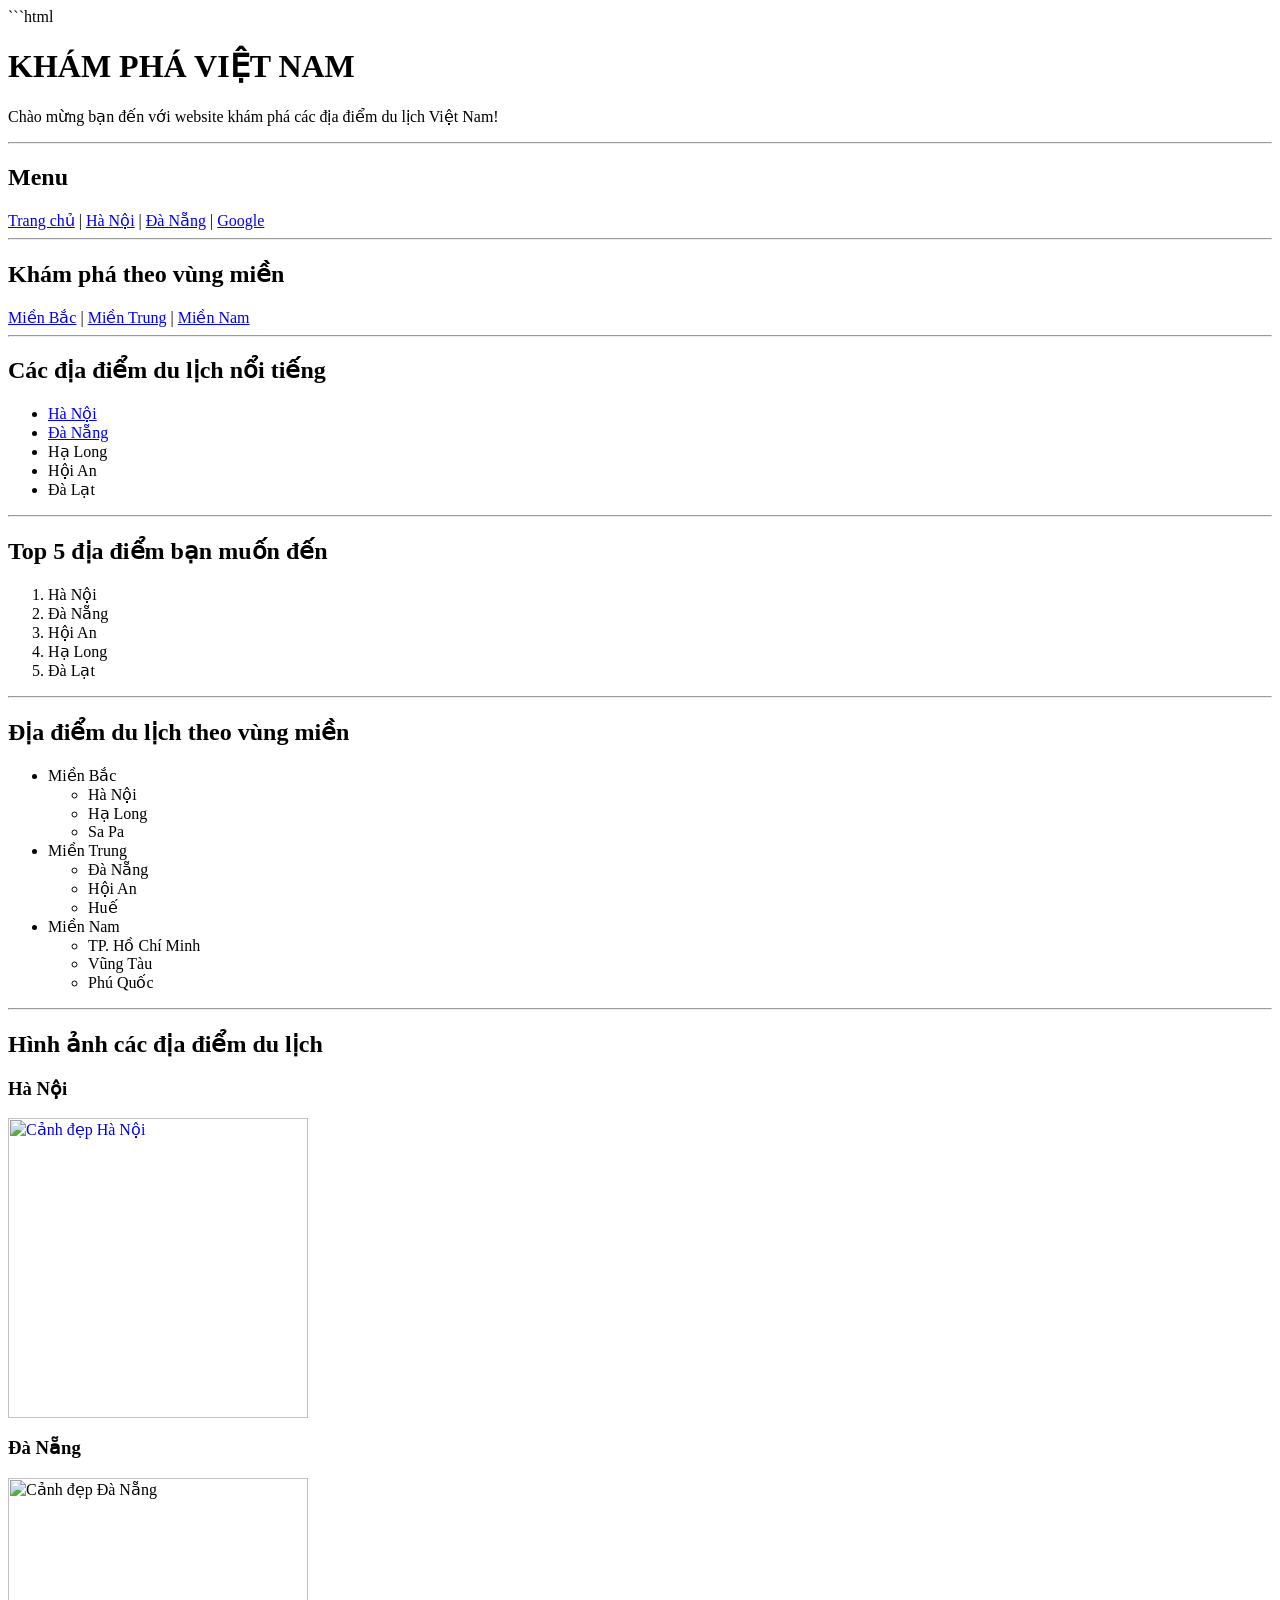
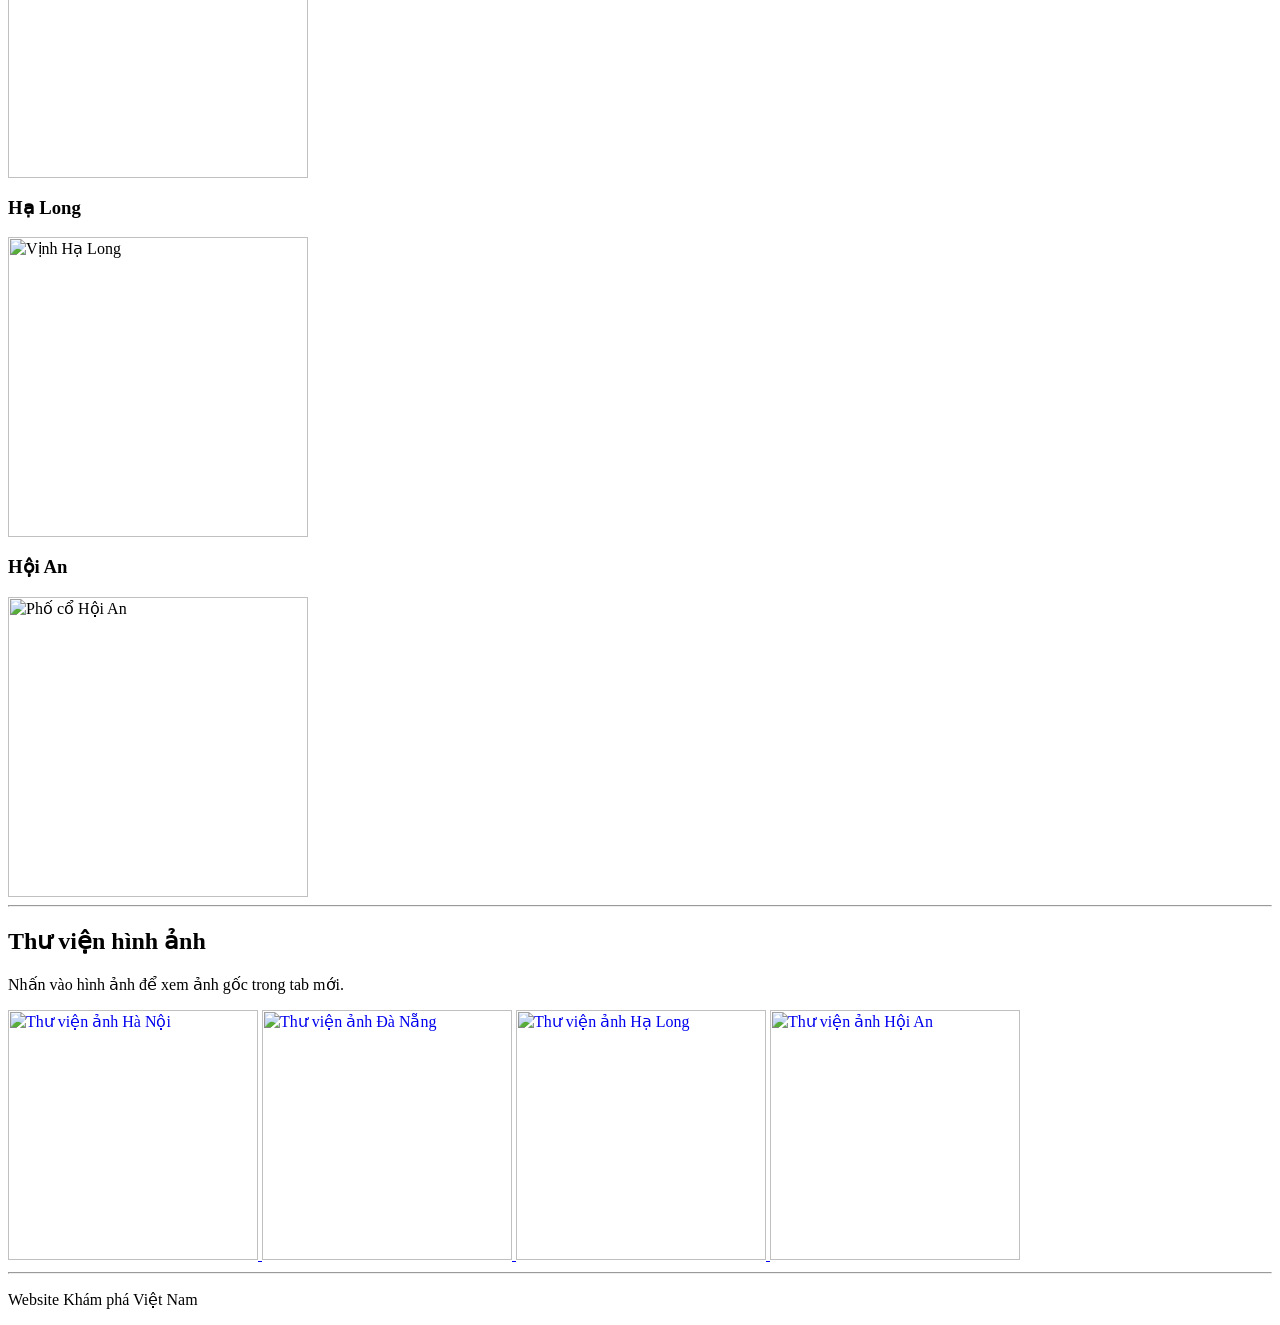
==== index.html @ 85bdb270 "first commit" ====
```html
<!DOCTYPE html>
<html lang="vi">

<head>
    <meta charset="UTF-8">
    <title>Khám phá Việt Nam</title>
</head>

<body>

    <h1>KHÁM PHÁ VIỆT NAM</h1>

    <p>Chào mừng bạn đến với website khám phá các địa điểm du lịch Việt Nam!</p>

    <hr>

    <!-- Menu điều hướng -->
    <h2>Menu</h2>

    <a href="index.html">Trang chủ</a> |
    <a href="hanoi.html">Hà Nội</a> |
    <a href="danang.html">Đà Nẵng</a> |
    <a href="https://www.google.com" target="_blank">Google</a>

    <hr>

    <!-- Liên kết đến các khu vực trong cùng trang -->
    <h2>Khám phá theo vùng miền</h2>

    <a href="#mien-bac">Miền Bắc</a> |
    <a href="#mien-trung">Miền Trung</a> |
    <a href="#mien-nam">Miền Nam</a>

    <hr>

    <!-- Danh sách không thứ tự -->
    <h2>Các địa điểm du lịch nổi tiếng</h2>

    <ul>
        <li><a href="hanoi.html">Hà Nội</a></li>
        <li><a href="danang.html">Đà Nẵng</a></li>
        <li>Hạ Long</li>
        <li>Hội An</li>
        <li>Đà Lạt</li>
    </ul>

    <hr>

    <!-- Danh sách có thứ tự -->
    <h2>Top 5 địa điểm bạn muốn đến</h2>

    <ol>
        <li>Hà Nội</li>
        <li>Đà Nẵng</li>
        <li>Hội An</li>
        <li>Hạ Long</li>
        <li>Đà Lạt</li>
    </ol>

    <hr>

    <!-- Danh sách lồng nhau -->
    <h2>Địa điểm du lịch theo vùng miền</h2>

    <ul>
        <li id="mien-bac">
            Miền Bắc
            <ul>
                <li>Hà Nội</li>
                <li>Hạ Long</li>
                <li>Sa Pa</li>
            </ul>
        </li>

        <li id="mien-trung">
            Miền Trung
            <ul>
                <li>Đà Nẵng</li>
                <li>Hội An</li>
                <li>Huế</li>
            </ul>
        </li>

        <li id="mien-nam">
            Miền Nam
            <ul>
                <li>TP. Hồ Chí Minh</li>
                <li>Vũng Tàu</li>
                <li>Phú Quốc</li>
            </ul>
        </li>
    </ul>

    <hr>

    <!-- Hiển thị hình ảnh -->
    <h2>Hình ảnh các địa điểm du lịch</h2>

    <h3>Hà Nội</h3>
    <a href="hanoi.html">
        <img src="images/hanoi.jpg" alt="Cảnh đẹp Hà Nội" width="300">
    </a>

    <h3>Đà Nẵng</h3>
    <img src="images/danang.jpg" alt="Cảnh đẹp Đà Nẵng" width="300">

    <h3>Hạ Long</h3>
    <img src="images/halong.jpg" alt="Vịnh Hạ Long" width="300">

    <h3>Hội An</h3>
    <img src="images/hoian.jpg" alt="Phố cổ Hội An" width="300">

    <hr>

    <!-- Thư viện hình ảnh -->
    <h2>Thư viện hình ảnh</h2>

    <p>Nhấn vào hình ảnh để xem ảnh gốc trong tab mới.</p>

    <a href="images/hanoi.jpg" target="_blank">
        <img src="images/hanoi.jpg" alt="Thư viện ảnh Hà Nội" width="250">
    </a>

    <a href="images/danang.jpg" target="_blank">
        <img src="images/danang.jpg" alt="Thư viện ảnh Đà Nẵng" width="250">
    </a>

    <a href="images/halong.jpg" target="_blank">
        <img src="images/halong.jpg" alt="Thư viện ảnh Hạ Long" width="250">
    </a>

    <a href="images/hoian.jpg" target="_blank">
        <img src="images/hoian.jpg" alt="Thư viện ảnh Hội An" width="250">
    </a>

    <hr>

    <p>Website Khám phá Việt Nam</p>

</body>

</html>
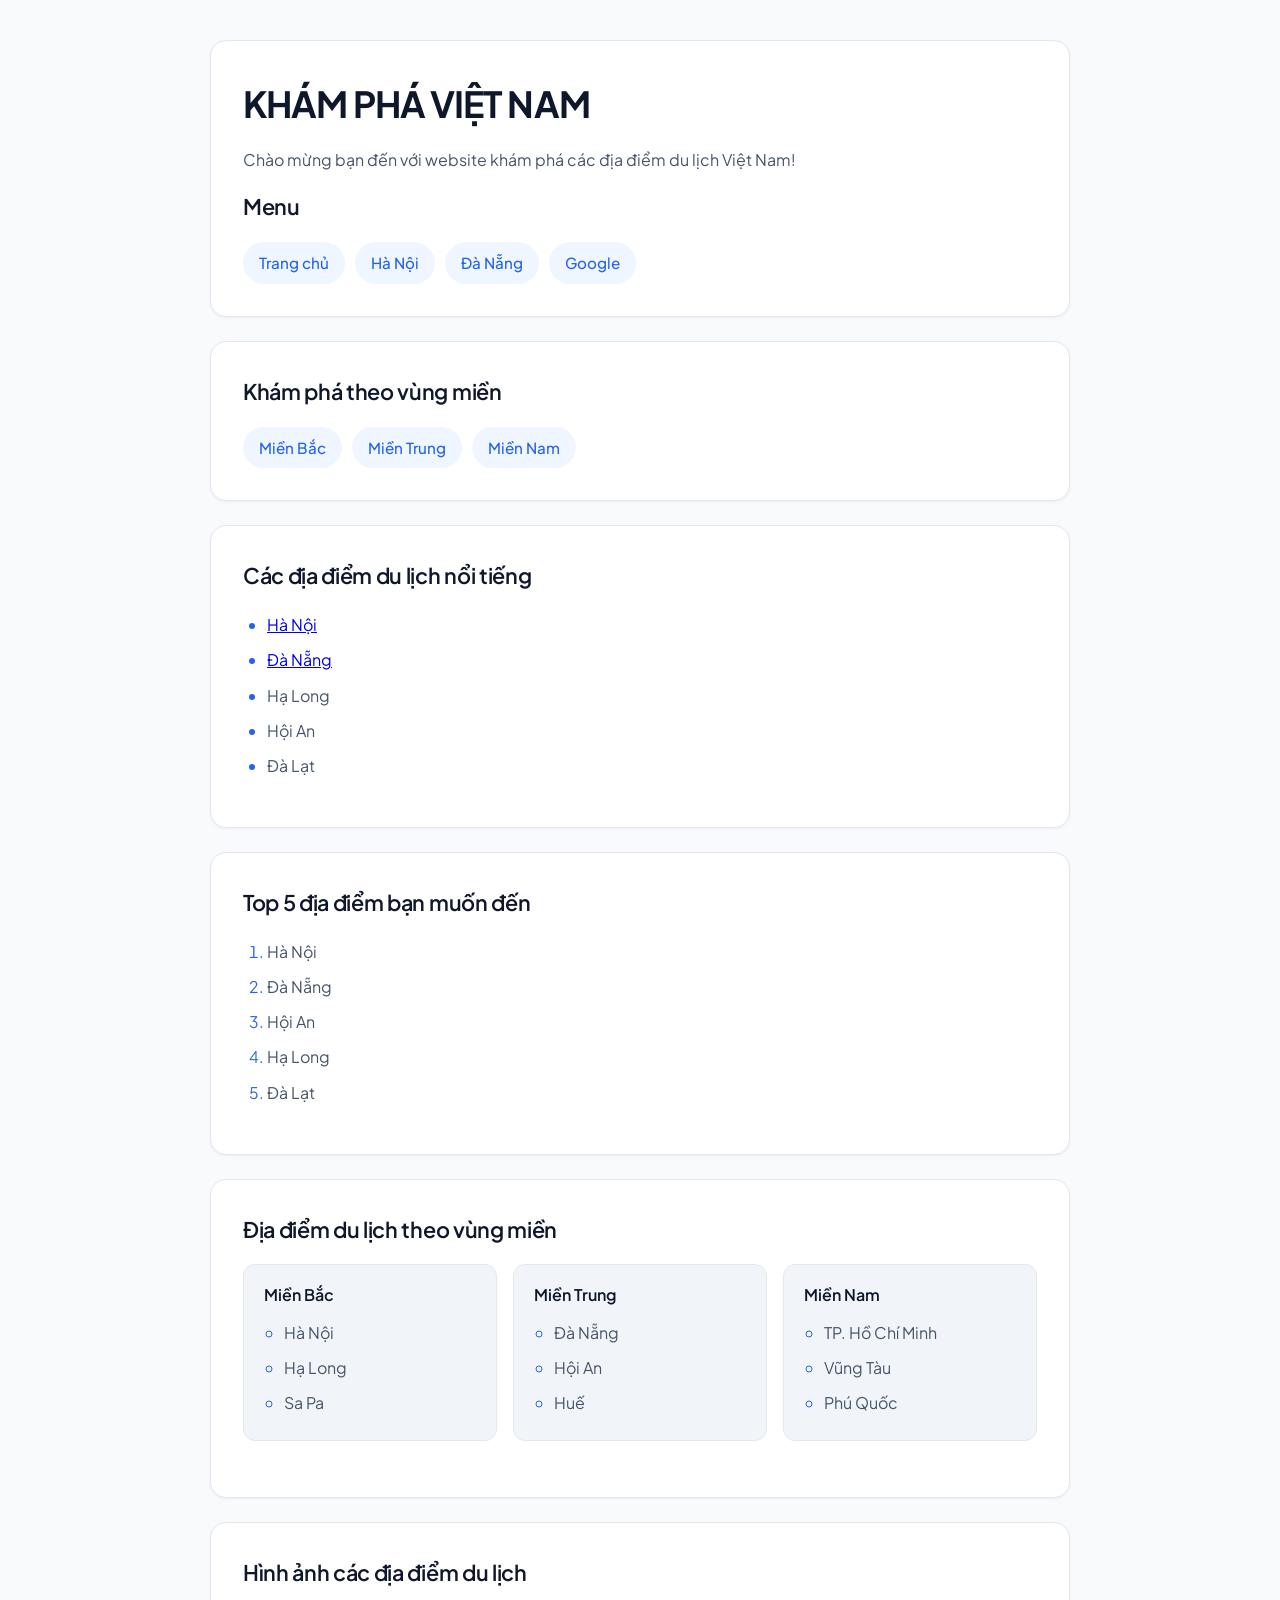
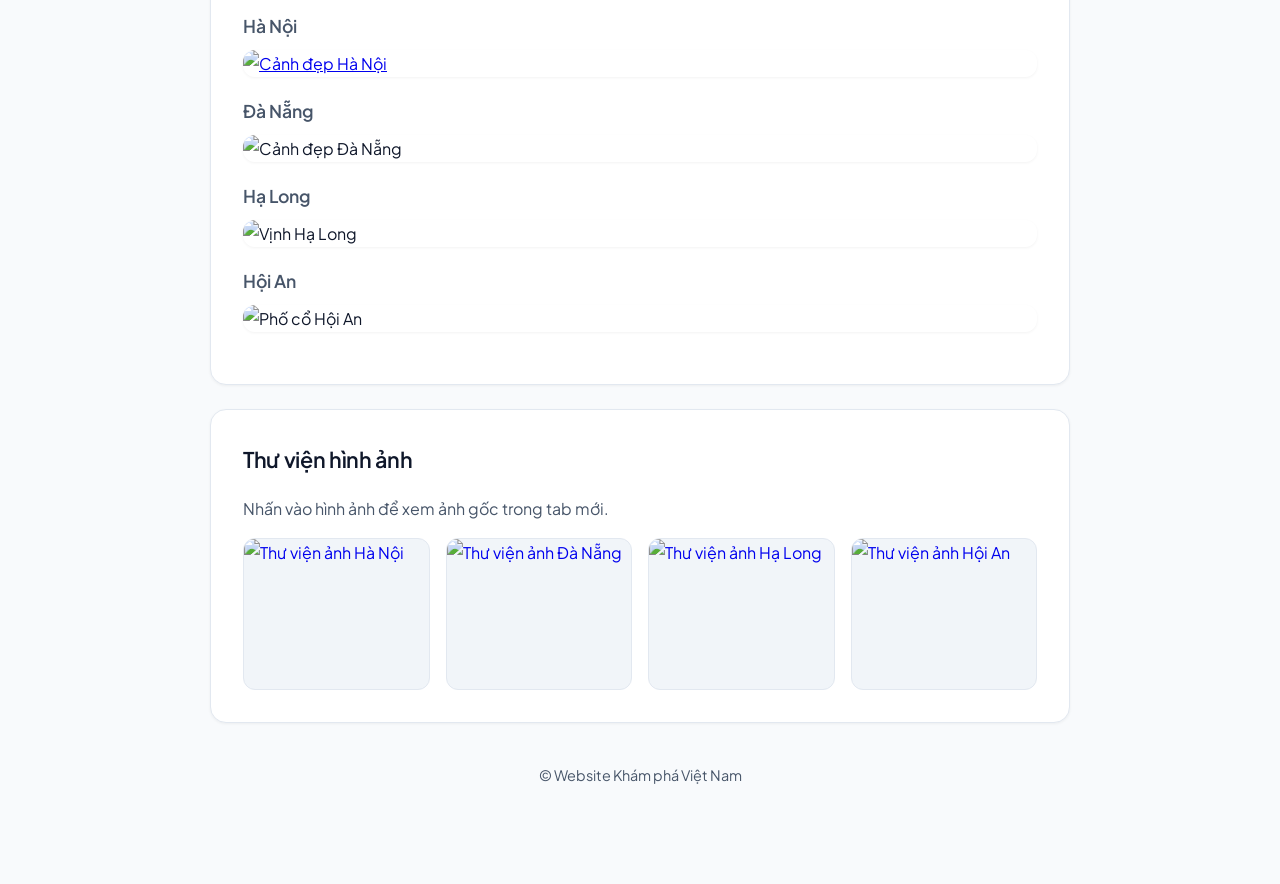
==== commit cd0f3a62: "CSS" ====
--- a/index.html
+++ b/index.html
@@ -1,143 +1,138 @@
-```html
 <!DOCTYPE html>
 <html lang="vi">
 
 <head>
     <meta charset="UTF-8">
+    <meta name="viewport" content="width=device-width, initial-scale=1.0">
     <title>Khám phá Việt Nam</title>
+    <link rel="stylesheet" href="style.css">
 </head>
 
 <body>
+    <div class="container">
+        <header class="card">
+            <h1>KHÁM PHÁ VIỆT NAM</h1>
+            <p>Chào mừng bạn đến với website khám phá các địa điểm du lịch Việt Nam!</p>
 
-    <h1>KHÁM PHÁ VIỆT NAM</h1>
+            <h2>Menu</h2>
+            <nav class="nav-bar">
+                <a href="index.html">Trang chủ</a>
+                <a href="hanoi.html">Hà Nội</a>
+                <a href="danang.html">Đà Nẵng</a>
+                <a href="https://www.google.com" target="_blank" rel="noopener noreferrer">Google</a>
+            </nav>
+        </header>
 
-    <p>Chào mừng bạn đến với website khám phá các địa điểm du lịch Việt Nam!</p>
+        <section class="card">
+            <h2>Khám phá theo vùng miền</h2>
+            <nav class="nav-bar">
+                <a href="#mien-bac">Miền Bắc</a>
+                <a href="#mien-trung">Miền Trung</a>
+                <a href="#mien-nam">Miền Nam</a>
+            </nav>
+        </section>
 
-    <hr>
+        <section class="card">
+            <h2>Các địa điểm du lịch nổi tiếng</h2>
+            <ul>
+                <li><a href="hanoi.html">Hà Nội</a></li>
+                <li><a href="danang.html">Đà Nẵng</a></li>
+                <li>Hạ Long</li>
+                <li>Hội An</li>
+                <li>Đà Lạt</li>
+            </ul>
+        </section>
 
-    <!-- Menu điều hướng -->
-    <h2>Menu</h2>
-
-    <a href="index.html">Trang chủ</a> |
-    <a href="hanoi.html">Hà Nội</a> |
-    <a href="danang.html">Đà Nẵng</a> |
-    <a href="https://www.google.com" target="_blank">Google</a>
-
-    <hr>
-
-    <!-- Liên kết đến các khu vực trong cùng trang -->
-    <h2>Khám phá theo vùng miền</h2>
-
-    <a href="#mien-bac">Miền Bắc</a> |
-    <a href="#mien-trung">Miền Trung</a> |
-    <a href="#mien-nam">Miền Nam</a>
-
-    <hr>
-
-    <!-- Danh sách không thứ tự -->
-    <h2>Các địa điểm du lịch nổi tiếng</h2>
-
-    <ul>
-        <li><a href="hanoi.html">Hà Nội</a></li>
-        <li><a href="danang.html">Đà Nẵng</a></li>
-        <li>Hạ Long</li>
-        <li>Hội An</li>
-        <li>Đà Lạt</li>
-    </ul>
-
-    <hr>
-
-    <!-- Danh sách có thứ tự -->
-    <h2>Top 5 địa điểm bạn muốn đến</h2>
-
-    <ol>
-        <li>Hà Nội</li>
-        <li>Đà Nẵng</li>
-        <li>Hội An</li>
-        <li>Hạ Long</li>
-        <li>Đà Lạt</li>
-    </ol>
-
-    <hr>
-
-    <!-- Danh sách lồng nhau -->
-    <h2>Địa điểm du lịch theo vùng miền</h2>
-
-    <ul>
-        <li id="mien-bac">
-            Miền Bắc
-            <ul>
+        <section class="card">
+            <h2>Top 5 địa điểm bạn muốn đến</h2>
+            <ol>
                 <li>Hà Nội</li>
-                <li>Hạ Long</li>
-                <li>Sa Pa</li>
-            </ul>
-        </li>
-
-        <li id="mien-trung">
-            Miền Trung
-            <ul>
                 <li>Đà Nẵng</li>
                 <li>Hội An</li>
-                <li>Huế</li>
+                <li>Hạ Long</li>
+                <li>Đà Lạt</li>
+            </ol>
+        </section>
+
+        <section class="card">
+            <h2>Địa điểm du lịch theo vùng miền</h2>
+            <ul class="regions-list">
+                <li id="mien-bac">
+                    Miền Bắc
+                    <ul>
+                        <li>Hà Nội</li>
+                        <li>Hạ Long</li>
+                        <li>Sa Pa</li>
+                    </ul>
+                </li>
+                <li id="mien-trung">
+                    Miền Trung
+                    <ul>
+                        <li>Đà Nẵng</li>
+                        <li>Hội An</li>
+                        <li>Huế</li>
+                    </ul>
+                </li>
+                <li id="mien-nam">
+                    Miền Nam
+                    <ul>
+                        <li>TP. Hồ Chí Minh</li>
+                        <li>Vũng Tàu</li>
+                        <li>Phú Quốc</li>
+                    </ul>
+                </li>
             </ul>
-        </li>
+        </section>
 
-        <li id="mien-nam">
-            Miền Nam
-            <ul>
-                <li>TP. Hồ Chí Minh</li>
-                <li>Vũng Tàu</li>
-                <li>Phú Quốc</li>
-            </ul>
-        </li>
-    </ul>
+        <section class="card">
+            <h2>Hình ảnh các địa điểm du lịch</h2>
 
-    <hr>
+            <div class="image-item-wrapper">
+                <h3>Hà Nội</h3>
+                <a href="hanoi.html">
+                    <img src="images/hanoi.jpg" alt="Cảnh đẹp Hà Nội">
+                </a>
+            </div>
 
-    <!-- Hiển thị hình ảnh -->
-    <h2>Hình ảnh các địa điểm du lịch</h2>
+            <div class="image-item-wrapper">
+                <h3>Đà Nẵng</h3>
+                <img src="images/danang.jpg" alt="Cảnh đẹp Đà Nẵng">
+            </div>
 
-    <h3>Hà Nội</h3>
-    <a href="hanoi.html">
-        <img src="images/hanoi.jpg" alt="Cảnh đẹp Hà Nội" width="300">
-    </a>
+            <div class="image-item-wrapper">
+                <h3>Hạ Long</h3>
+                <img src="images/halong.jpg" alt="Vịnh Hạ Long">
+            </div>
 
-    <h3>Đà Nẵng</h3>
-    <img src="images/danang.jpg" alt="Cảnh đẹp Đà Nẵng" width="300">
+            <div class="image-item-wrapper">
+                <h3>Hội An</h3>
+                <img src="images/hoian.jpg" alt="Phố cổ Hội An">
+            </div>
+        </section>
 
-    <h3>Hạ Long</h3>
-    <img src="images/halong.jpg" alt="Vịnh Hạ Long" width="300">
+        <section class="card">
+            <h2>Thư viện hình ảnh</h2>
+            <p>Nhấn vào hình ảnh để xem ảnh gốc trong tab mới.</p>
+            <div class="gallery-grid">
+                <a href="images/hanoi.jpg" target="_blank" rel="noopener noreferrer">
+                    <img src="images/hanoi.jpg" alt="Thư viện ảnh Hà Nội">
+                </a>
+                <a href="images/danang.jpg" target="_blank" rel="noopener noreferrer">
+                    <img src="images/danang.jpg" alt="Thư viện ảnh Đà Nẵng">
+                </a>
+                <a href="images/halong.jpg" target="_blank" rel="noopener noreferrer">
+                    <img src="images/halong.jpg" alt="Thư viện ảnh Hạ Long">
+                </a>
+                <a href="images/hoian.jpg" target="_blank" rel="noopener noreferrer">
+                    <img src="images/hoian.jpg" alt="Thư viện ảnh Hội An">
+                </a>
+            </div>
+        </section>
 
-    <h3>Hội An</h3>
-    <img src="images/hoian.jpg" alt="Phố cổ Hội An" width="300">
-
-    <hr>
-
-    <!-- Thư viện hình ảnh -->
-    <h2>Thư viện hình ảnh</h2>
-
-    <p>Nhấn vào hình ảnh để xem ảnh gốc trong tab mới.</p>
-
-    <a href="images/hanoi.jpg" target="_blank">
-        <img src="images/hanoi.jpg" alt="Thư viện ảnh Hà Nội" width="250">
-    </a>
-
-    <a href="images/danang.jpg" target="_blank">
-        <img src="images/danang.jpg" alt="Thư viện ảnh Đà Nẵng" width="250">
-    </a>
-
-    <a href="images/halong.jpg" target="_blank">
-        <img src="images/halong.jpg" alt="Thư viện ảnh Hạ Long" width="250">
-    </a>
-
-    <a href="images/hoian.jpg" target="_blank">
-        <img src="images/hoian.jpg" alt="Thư viện ảnh Hội An" width="250">
-    </a>
-
-    <hr>
-
-    <p>Website Khám phá Việt Nam</p>
-
+        <footer>
+            <p>© Website Khám phá Việt Nam</p>
+        </footer>
+    </div>
 </body>
 
 </html>
--- a/style.css
+++ b/style.css
@@ -0,0 +1,217 @@
+@import url('https://fonts.googleapis.com/css2?family=Plus+Jakarta+Sans:wght@400;500;600;700&display=swap');
+
+:root {
+    --bg-page: #f8fafc;
+    --bg-card: #ffffff;
+    --text-primary: #0f172a;
+    --text-secondary: #475569;
+    --text-muted: #94a3b8;
+    --accent: #2563eb;
+    --accent-hover: #1d4ed8;
+    --accent-light: #eff6ff;
+    --border-color: #e2e8f0;
+    --radius-md: 12px;
+    --radius-lg: 16px;
+    --shadow-sm: 0 1px 3px rgba(0, 0, 0, 0.05);
+    --shadow-md: 0 4px 12px -2px rgba(15, 23, 42, 0.06), 0 2px 6px -1px rgba(15, 23, 42, 0.03);
+    --shadow-hover: 0 10px 24px -4px rgba(15, 23, 42, 0.1);
+    --transition: all 0.2s ease;
+}
+
+*,
+*::before,
+*::after {
+    box-sizing: border-box;
+}
+
+body {
+    margin: 0;
+    padding: 40px 20px 80px;
+    font-family: 'Plus Jakarta Sans', -apple-system, BlinkMacSystemFont, "Segoe UI", Roboto, sans-serif;
+    background-color: var(--bg-page);
+    color: var(--text-primary);
+    line-height: 1.7;
+    -webkit-font-smoothing: antialiased;
+}
+
+.container {
+    max-width: 860px;
+    margin: 0 auto;
+}
+
+.card {
+    background: var(--bg-card);
+    border: 1px solid var(--border-color);
+    border-radius: var(--radius-lg);
+    padding: 32px;
+    margin-bottom: 24px;
+    box-shadow: var(--shadow-sm);
+    transition: var(--transition);
+}
+
+.card:hover {
+    box-shadow: var(--shadow-md);
+}
+
+h1 {
+    font-size: 2.25rem;
+    font-weight: 700;
+    letter-spacing: -0.025em;
+    color: var(--text-primary);
+    margin-top: 0;
+    margin-bottom: 12px;
+}
+
+h2 {
+    font-size: 1.35rem;
+    font-weight: 600;
+    letter-spacing: -0.015em;
+    color: var(--text-primary);
+    margin-top: 0;
+    margin-bottom: 16px;
+    display: flex;
+    align-items: center;
+    gap: 8px;
+}
+
+h3 {
+    font-size: 1.1rem;
+    font-weight: 600;
+    color: var(--text-secondary);
+    margin-top: 20px;
+    margin-bottom: 8px;
+}
+
+p {
+    margin-top: 0;
+    margin-bottom: 16px;
+    color: var(--text-secondary);
+}
+
+.nav-bar {
+    display: flex;
+    flex-wrap: wrap;
+    gap: 10px;
+    align-items: center;
+}
+
+.nav-bar a,
+a.btn-link {
+    display: inline-block;
+    padding: 8px 16px;
+    font-size: 0.95rem;
+    font-weight: 500;
+    color: var(--accent);
+    background-color: var(--accent-light);
+    border-radius: 9999px;
+    text-decoration: none;
+    transition: var(--transition);
+}
+
+.nav-bar a:hover,
+a.btn-link:hover {
+    background-color: var(--accent);
+    color: #ffffff;
+    transform: translateY(-1px);
+}
+
+.nav-bar span.separator {
+    display: none;
+}
+
+ul,
+ol {
+    margin: 0 0 16px 0;
+    padding-left: 24px;
+    color: var(--text-secondary);
+}
+
+li {
+    margin-bottom: 8px;
+}
+
+li::marker {
+    color: var(--accent);
+}
+
+ul.regions-list {
+    list-style: none;
+    padding-left: 0;
+    display: grid;
+    grid-template-columns: repeat(auto-fit, minmax(220px, 1fr));
+    gap: 16px;
+}
+
+ul.regions-list>li {
+    background-color: #f1f5f9;
+    border: 1px solid var(--border-color);
+    border-radius: var(--radius-md);
+    padding: 16px 20px;
+    font-weight: 600;
+    color: var(--text-primary);
+}
+
+ul.regions-list>li>ul {
+    margin-top: 10px;
+    margin-bottom: 0;
+    padding-left: 20px;
+    font-weight: 400;
+}
+
+.gallery-grid {
+    display: grid;
+    grid-template-columns: repeat(auto-fit, minmax(180px, 1fr));
+    gap: 16px;
+    margin-top: 16px;
+}
+
+.gallery-grid a,
+.gallery-card {
+    display: block;
+    border-radius: var(--radius-md);
+    overflow: hidden;
+    background: #f1f5f9;
+    border: 1px solid var(--border-color);
+    transition: var(--transition);
+    text-decoration: none;
+}
+
+.gallery-grid a:hover {
+    transform: translateY(-3px);
+    box-shadow: var(--shadow-hover);
+    border-color: #cbd5e1;
+}
+
+img {
+    max-width: 100%;
+    height: auto;
+    display: block;
+    border-radius: var(--radius-md);
+    transition: var(--transition);
+}
+
+.gallery-grid img {
+    width: 100%;
+    height: 150px;
+    object-fit: cover;
+    border-radius: 0;
+}
+
+.image-item-wrapper {
+    margin-bottom: 20px;
+}
+
+.image-item-wrapper img {
+    box-shadow: var(--shadow-sm);
+}
+
+footer {
+    text-align: center;
+    color: var(--text-muted);
+    font-size: 0.9rem;
+    margin-top: 40px;
+}
+
+hr {
+    display: none;
+}
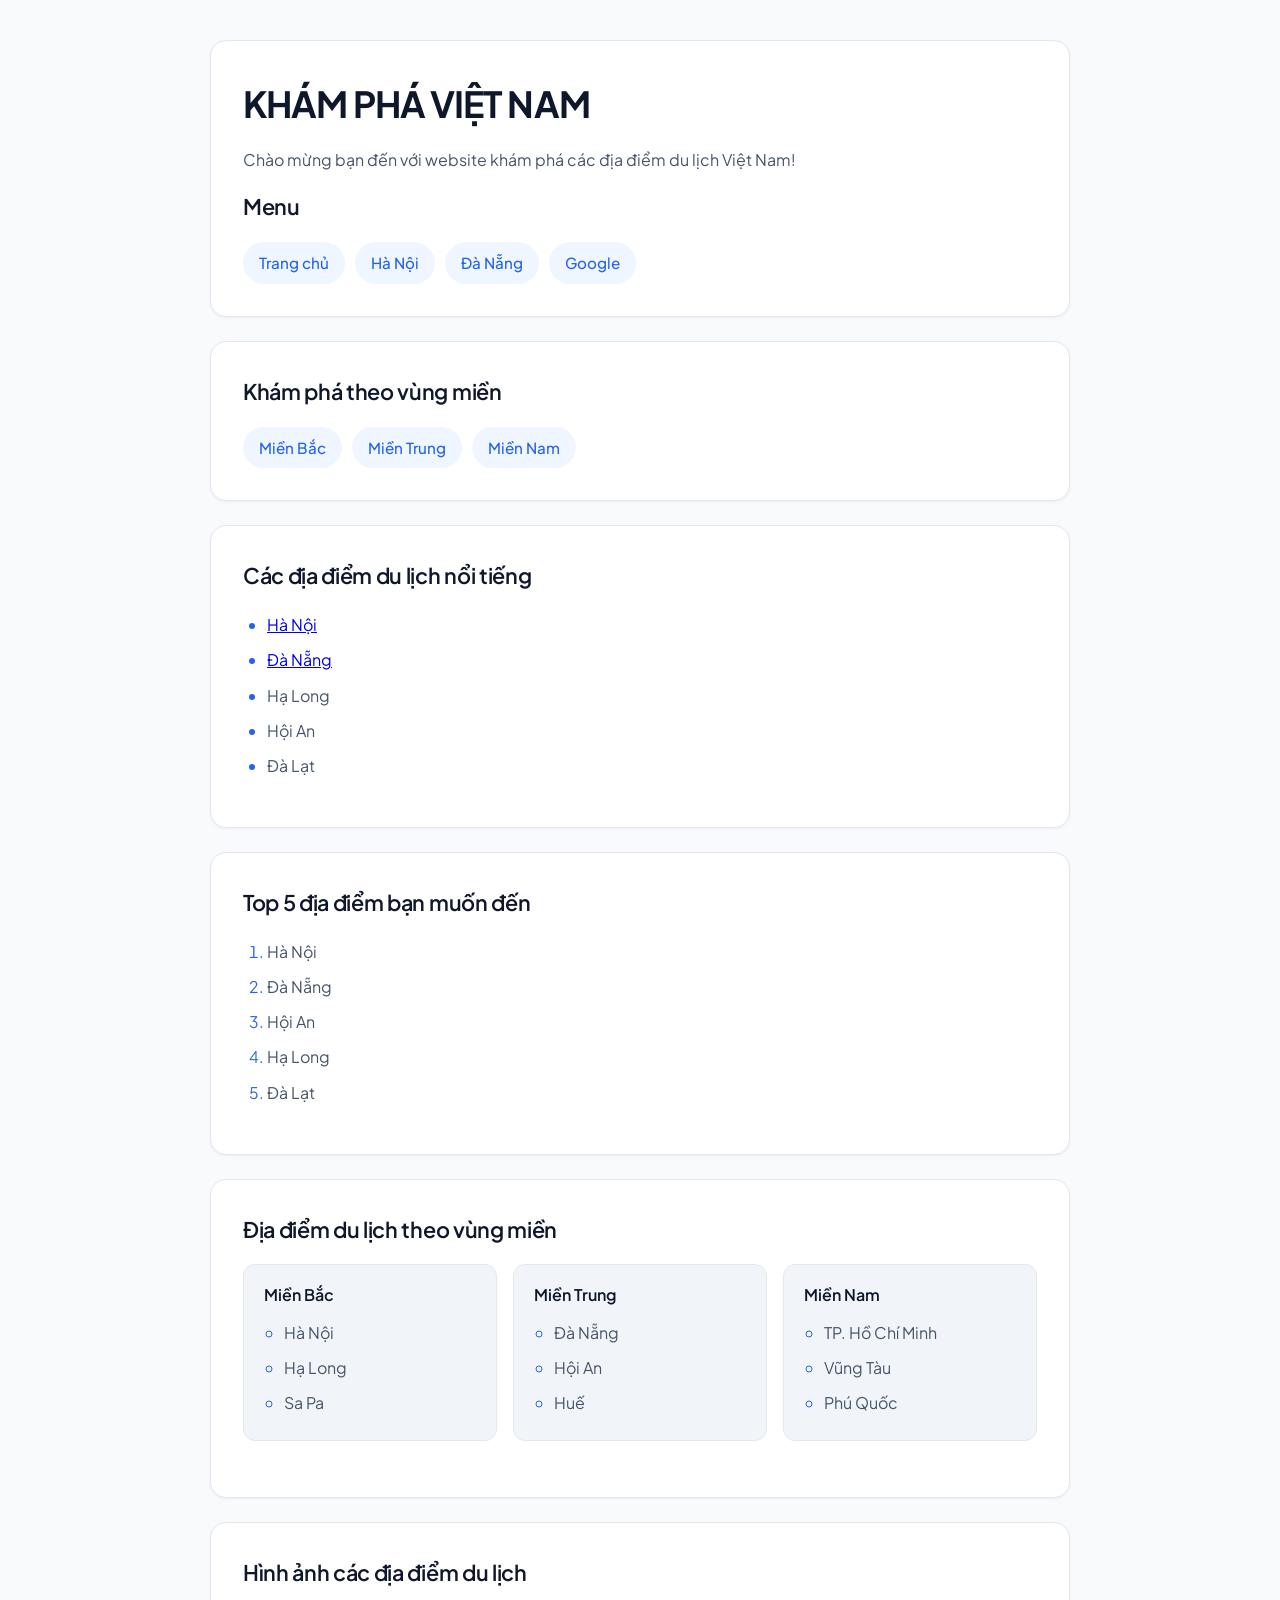
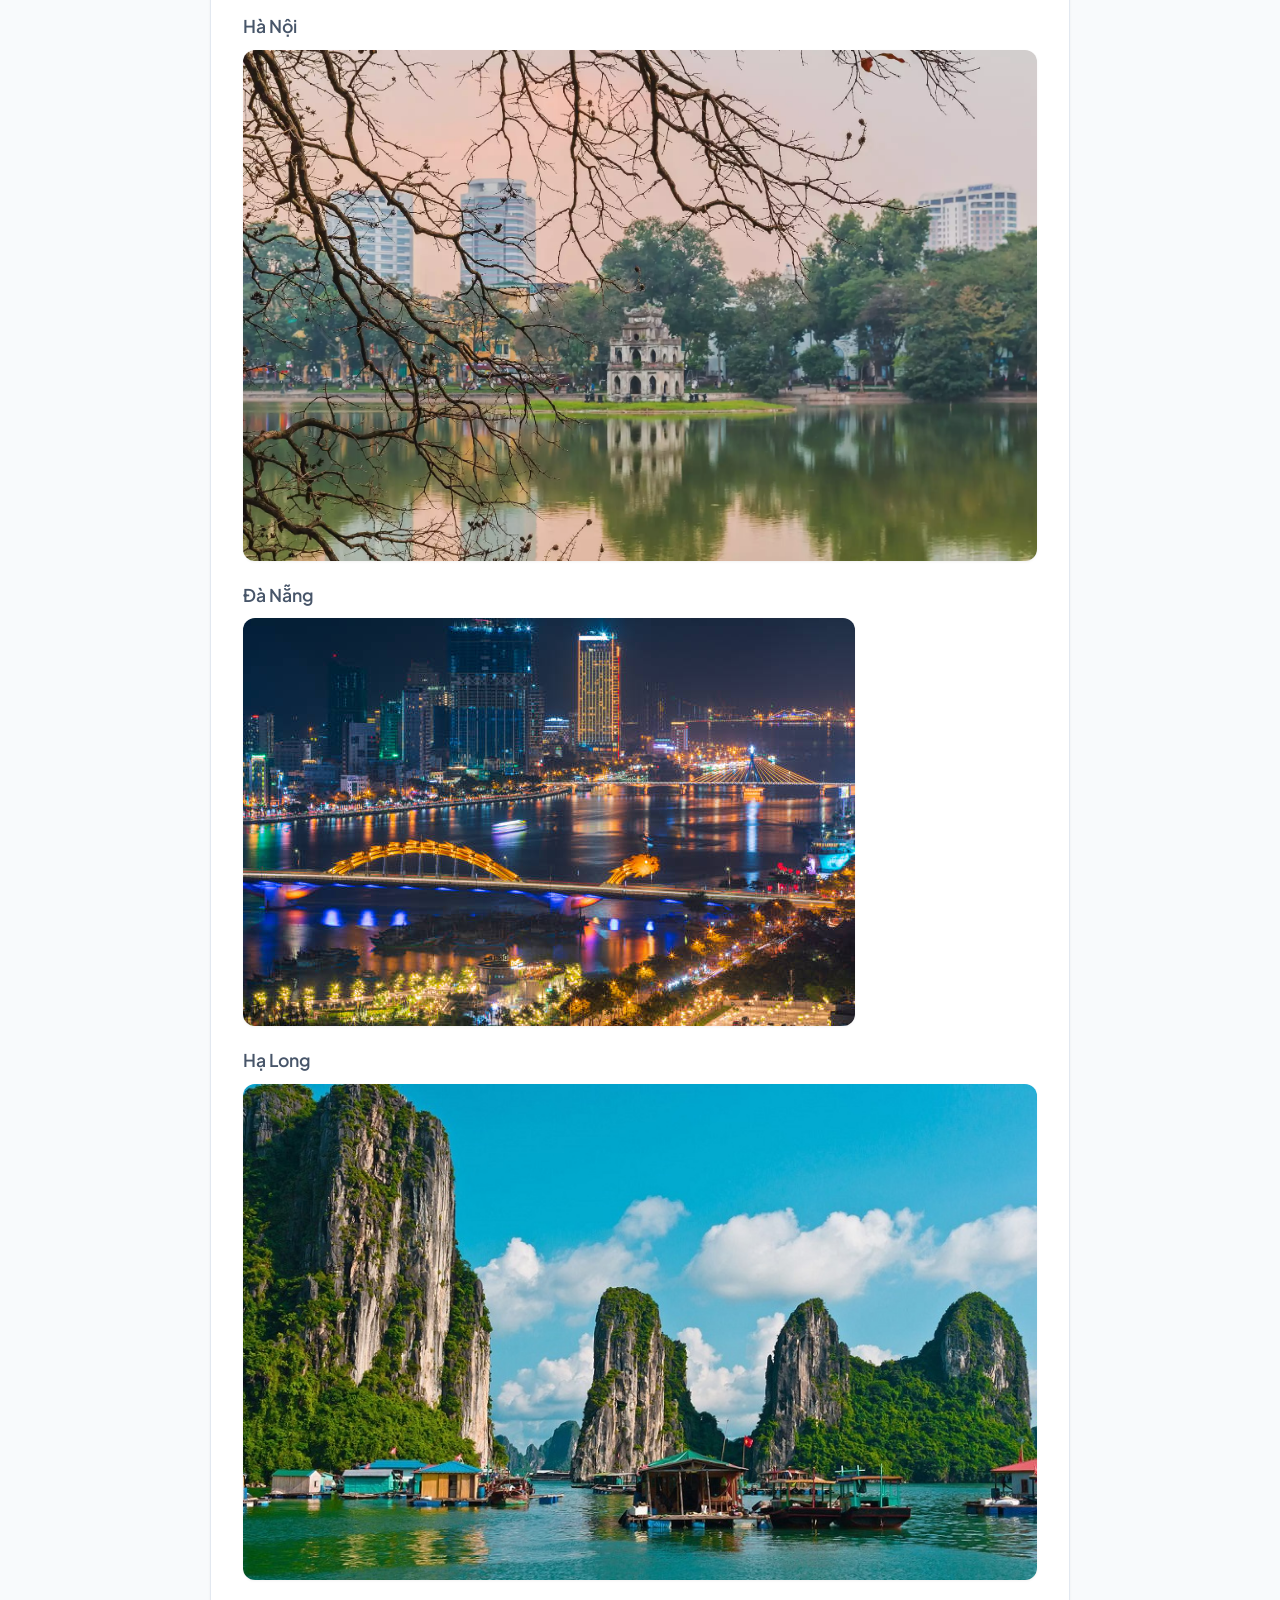
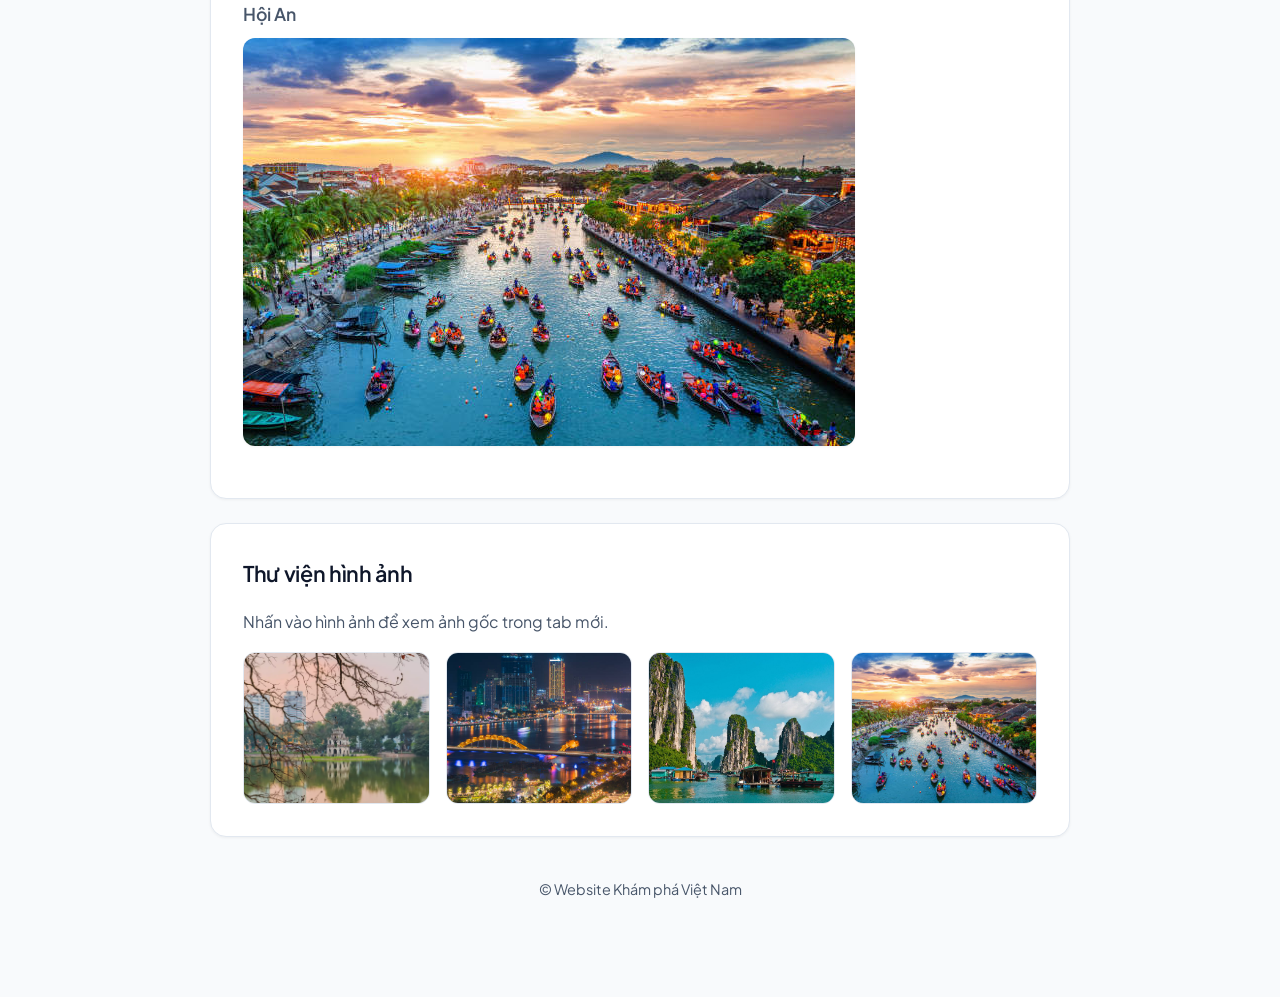
==== commit 8656be1f: "IMAGE" ====
--- a/index.html
+++ b/index.html
@@ -90,23 +90,23 @@
             <div class="image-item-wrapper">
                 <h3>Hà Nội</h3>
                 <a href="hanoi.html">
-                    <img src="images/hanoi.jpg" alt="Cảnh đẹp Hà Nội">
+                    <img src="image/hanoi.jpg" alt="Cảnh đẹp Hà Nội">
                 </a>
             </div>
 
             <div class="image-item-wrapper">
                 <h3>Đà Nẵng</h3>
-                <img src="images/danang.jpg" alt="Cảnh đẹp Đà Nẵng">
+                <img src="image/danang.jpg" alt="Cảnh đẹp Đà Nẵng">
             </div>
 
             <div class="image-item-wrapper">
                 <h3>Hạ Long</h3>
-                <img src="images/halong.jpg" alt="Vịnh Hạ Long">
+                <img src="image/halong.jpg" alt="Vịnh Hạ Long">
             </div>
 
             <div class="image-item-wrapper">
                 <h3>Hội An</h3>
-                <img src="images/hoian.jpg" alt="Phố cổ Hội An">
+                <img src="image/hoian.jpg" alt="Phố cổ Hội An">
             </div>
         </section>
 
@@ -114,17 +114,17 @@
             <h2>Thư viện hình ảnh</h2>
             <p>Nhấn vào hình ảnh để xem ảnh gốc trong tab mới.</p>
             <div class="gallery-grid">
-                <a href="images/hanoi.jpg" target="_blank" rel="noopener noreferrer">
-                    <img src="images/hanoi.jpg" alt="Thư viện ảnh Hà Nội">
+                <a href="image/hanoi.jpg" target="_blank" rel="noopener noreferrer">
+                    <img src="image/hanoi.jpg" alt="Thư viện ảnh Hà Nội">
                 </a>
-                <a href="images/danang.jpg" target="_blank" rel="noopener noreferrer">
-                    <img src="images/danang.jpg" alt="Thư viện ảnh Đà Nẵng">
+                <a href="image/danang.jpg" target="_blank" rel="noopener noreferrer">
+                    <img src="image/danang.jpg" alt="Thư viện ảnh Đà Nẵng">
                 </a>
-                <a href="images/halong.jpg" target="_blank" rel="noopener noreferrer">
-                    <img src="images/halong.jpg" alt="Thư viện ảnh Hạ Long">
+                <a href="image/halong.jpg" target="_blank" rel="noopener noreferrer">
+                    <img src="image/halong.jpg" alt="Thư viện ảnh Hạ Long">
                 </a>
-                <a href="images/hoian.jpg" target="_blank" rel="noopener noreferrer">
-                    <img src="images/hoian.jpg" alt="Thư viện ảnh Hội An">
+                <a href="image/hoian.jpg" target="_blank" rel="noopener noreferrer">
+                    <img src="image/hoian.jpg" alt="Thư viện ảnh Hội An">
                 </a>
             </div>
         </section>
